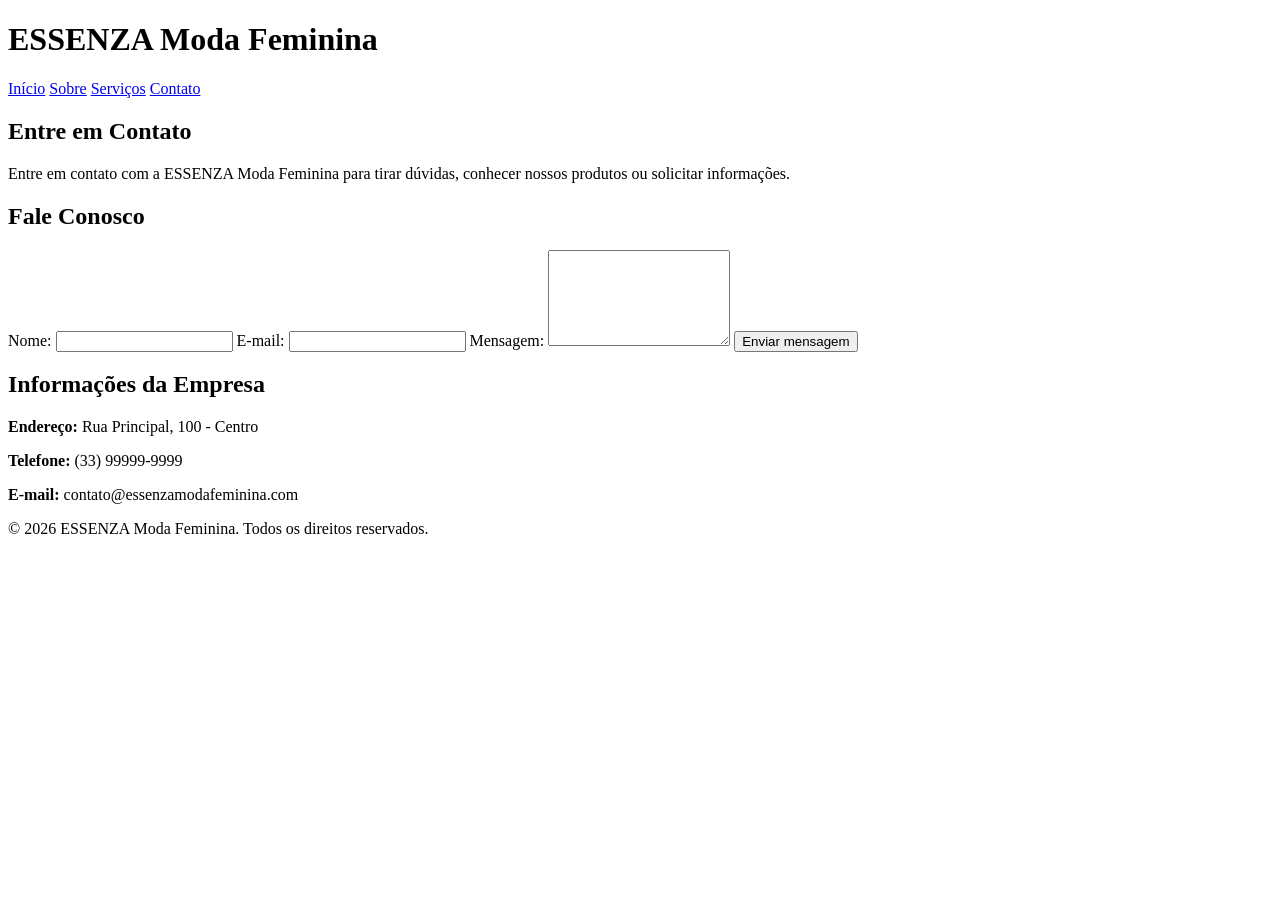
==== contato.html @ d01f933d "feat: desenvolve estrutura HTML das páginas" ====
<!DOCTYPE html>
<html lang="pt-BR">
<head>
    <meta charset="UTF-8">
    <meta name="viewport" content="width=device-width, initial-scale=1.0">
    <title>Contato - ESSENZA Moda Feminina</title>
    <link rel="stylesheet" href="css/style.css">
</head>

<body>

    <header>
        <h1>ESSENZA Moda Feminina</h1>

        <nav>
            <a href="index.html">Início</a>
            <a href="sobre.html">Sobre</a>
            <a href="servicos.html">Serviços</a>
            <a href="contato.html">Contato</a>
        </nav>
    </header>

    <main>
        <section>
            <h2>Entre em Contato</h2>

            <p>
                Entre em contato com a ESSENZA Moda Feminina para tirar
                dúvidas, conhecer nossos produtos ou solicitar informações.
            </p>
        </section>

        <section>
            <h2>Fale Conosco</h2>

            <form>
                <label for="nome">Nome:</label>
                <input type="text" id="nome" name="nome" required>

                <label for="email">E-mail:</label>
                <input type="email" id="email" name="email" required>

                <label for="mensagem">Mensagem:</label>
                <textarea id="mensagem" name="mensagem" rows="6" required></textarea>

                <button type="submit">Enviar mensagem</button>
            </form>
        </section>

        <section>
            <h2>Informações da Empresa</h2>

            <p>
                <strong>Endereço:</strong> Rua Principal, 100 - Centro
            </p>

            <p>
                <strong>Telefone:</strong> (33) 99999-9999
            </p>

            <p>
                <strong>E-mail:</strong> contato@essenzamodafeminina.com
            </p>
        </section>
    </main>

    <footer>
        <p>&copy; 2026 ESSENZA Moda Feminina. Todos os direitos reservados.</p>
    </footer>

</body>
</html>
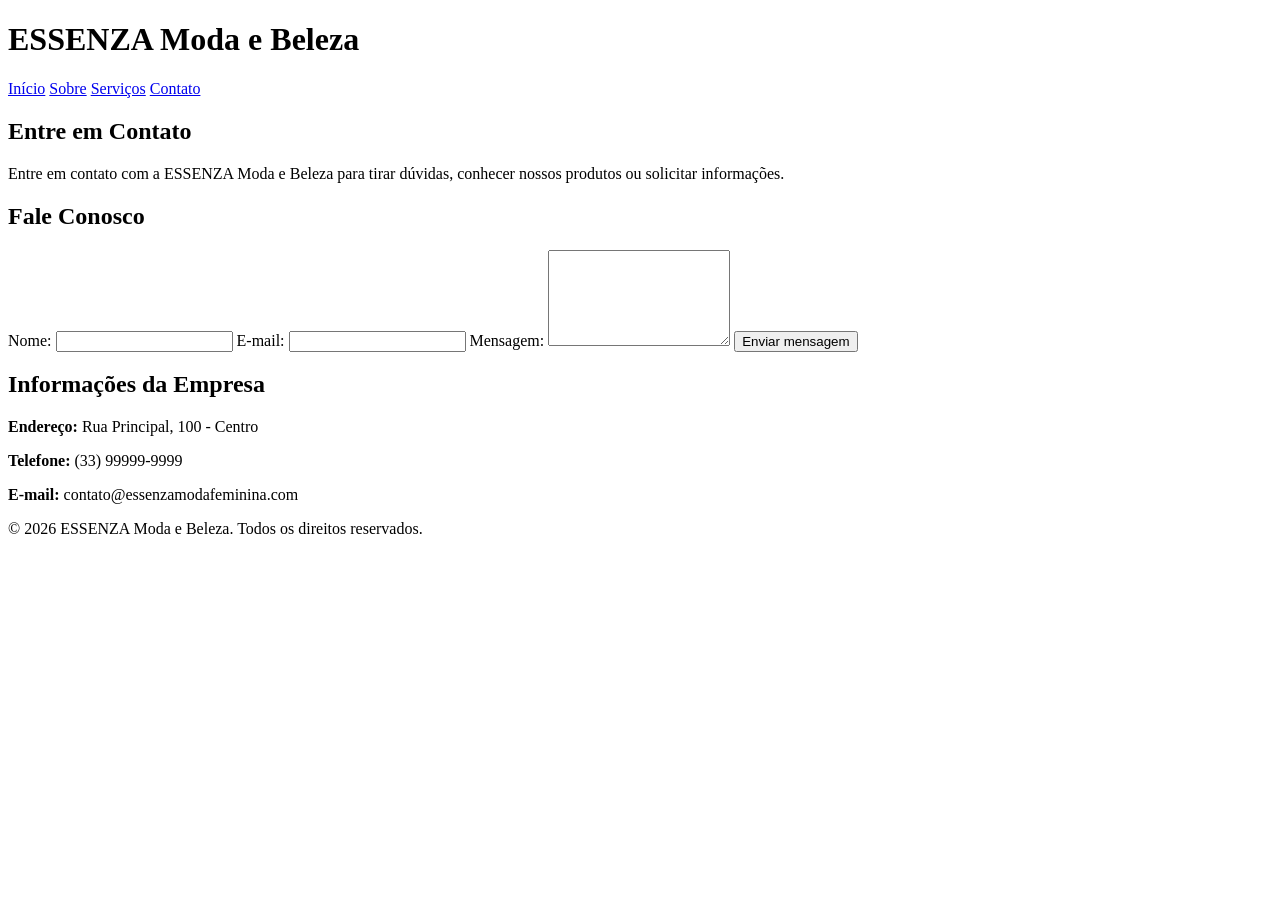
==== commit 604a91b1: "Atualiza site: moda e beleza, preto e dourado" ====
--- a/contato.html
+++ b/contato.html
@@ -3,20 +3,20 @@
 <head>
     <meta charset="UTF-8">
     <meta name="viewport" content="width=device-width, initial-scale=1.0">
-    <title>Contato - ESSENZA Moda Feminina</title>
+    <title>Contato - ESSENZA Moda e Beleza</title>
     <link rel="stylesheet" href="css/style.css">
 </head>
 
 <body>
 
     <header>
-        <h1>ESSENZA Moda Feminina</h1>
+        <h1>ESSENZA Moda e Beleza</h1>
 
         <nav>
             <a href="index.html">Início</a>
             <a href="sobre.html">Sobre</a>
             <a href="servicos.html">Serviços</a>
-            <a href="contato.html">Contato</a>
+            <a href="contato.html" class="active">Contato</a>
         </nav>
     </header>
 
@@ -25,7 +25,7 @@
             <h2>Entre em Contato</h2>
 
             <p>
-                Entre em contato com a ESSENZA Moda Feminina para tirar
+                Entre em contato com a ESSENZA Moda e Beleza para tirar
                 dúvidas, conhecer nossos produtos ou solicitar informações.
             </p>
         </section>
@@ -33,7 +33,7 @@
         <section>
             <h2>Fale Conosco</h2>
 
-            <form>
+            <form id="form-contato">
                 <label for="nome">Nome:</label>
                 <input type="text" id="nome" name="nome" required>
 
@@ -45,6 +45,8 @@
 
                 <button type="submit">Enviar mensagem</button>
             </form>
+
+            <p id="retorno"></p>
         </section>
 
         <section>
@@ -65,8 +67,9 @@
     </main>
 
     <footer>
-        <p>&copy; 2026 ESSENZA Moda Feminina. Todos os direitos reservados.</p>
+        <p>&copy; 2026 ESSENZA Moda e Beleza. Todos os direitos reservados.</p>
     </footer>
 
+    <script src="js/script.js"></script>
 </body>
 </html>
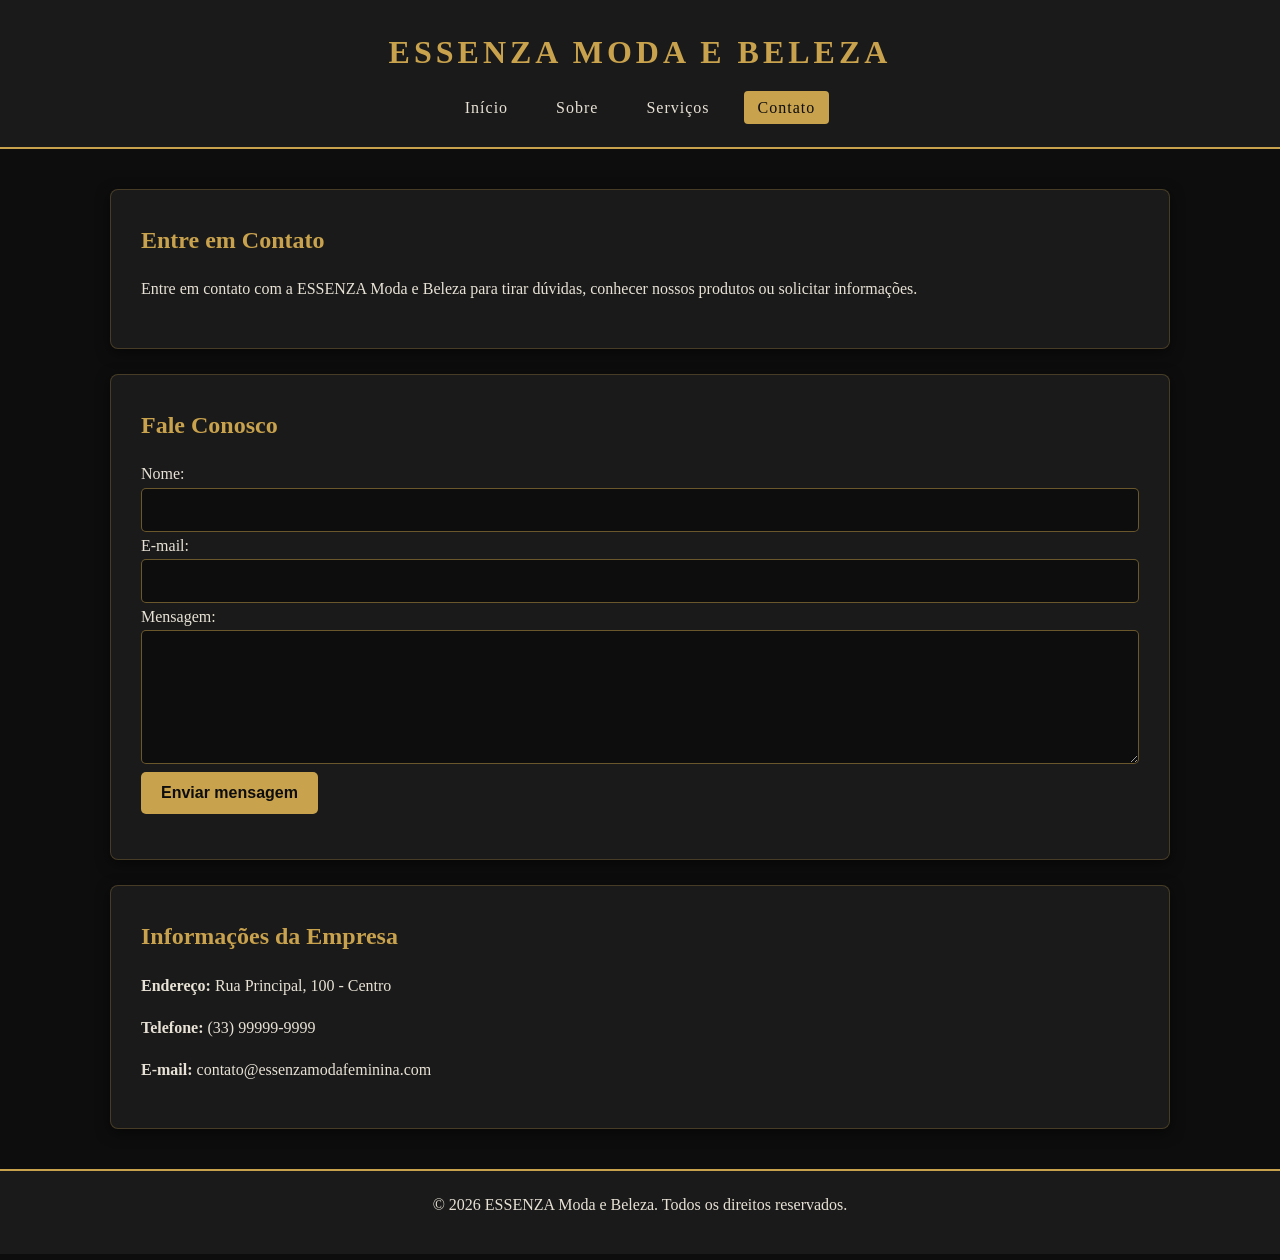
==== commit 9c7d44a5: "feat: implementa validacao de formulario e interatividade js" ====
--- a/contato.html
+++ b/contato.html
@@ -4,7 +4,7 @@
     <meta charset="UTF-8">
     <meta name="viewport" content="width=device-width, initial-scale=1.0">
     <title>Contato - ESSENZA Moda e Beleza</title>
-    <link rel="stylesheet" href="css/style.css">
+    <link rel="stylesheet" href="css/estilo.css">
 </head>
 
 <body>
@@ -33,7 +33,7 @@
         <section>
             <h2>Fale Conosco</h2>
 
-            <form id="form-contato">
+            <form id="form-contato" novalidate></form>
                 <label for="nome">Nome:</label>
                 <input type="text" id="nome" name="nome" required>
 
--- a/css/estilo.css
+++ b/css/estilo.css
@@ -0,0 +1,250 @@
+/* =========================
+   ESTILIZAÇÃO - ESSENZA
+   Preto e dourado
+   ========================= */
+
+:root {
+    --preto: #0d0d0d;
+    --grafite: #1a1a1a;
+    --dourado: #c9a24d;
+    --dourado-claro: #e6c987;
+    --texto: #e8e2d6;
+}
+
+* {
+    margin: 0;
+    padding: 0;
+    box-sizing: border-box;
+}
+
+body {
+    font-family: Georgia, "Times New Roman", serif;
+    background-color: var(--preto);
+    color: var(--texto);
+    line-height: 1.7;
+}
+
+img {
+    max-width: 100%;
+    height: auto;
+    display: block;
+}
+
+/* Cabeçalho */
+
+header {
+    background-color: var(--grafite);
+    border-bottom: 2px solid var(--dourado);
+    padding: 25px 20px;
+    text-align: center;
+}
+
+header h1 {
+    color: var(--dourado);
+    letter-spacing: 4px;
+    text-transform: uppercase;
+    margin-bottom: 15px;
+}
+
+/* Menu */
+
+nav a {
+    color: var(--texto);
+    text-decoration: none;
+    margin: 0 8px;
+    padding: 8px 14px;
+    border-radius: 4px;
+    letter-spacing: 1px;
+    transition: 0.3s;
+}
+
+nav a:hover,
+nav a.active {
+    background-color: var(--dourado);
+    color: var(--preto);
+}
+
+/* Conteúdo principal */
+
+main {
+    max-width: 1100px;
+    margin: 40px auto;
+    padding: 0 20px;
+}
+
+section {
+    background-color: var(--grafite);
+    border: 1px solid rgba(201, 162, 77, 0.25);
+    padding: 30px;
+    margin-bottom: 25px;
+    border-radius: 8px;
+    box-shadow: 0 4px 14px rgba(0, 0, 0, 0.5);
+}
+
+h2 {
+    color: var(--dourado);
+    margin-bottom: 15px;
+}
+
+h3 {
+    color: var(--dourado-claro);
+    margin-bottom: 8px;
+}
+
+p {
+    margin-bottom: 15px;
+}
+
+/* Destaque (imagem grande) */
+
+.hero img {
+    width: 100%;
+    height: 380px;
+    object-fit: cover;
+    border-radius: 6px;
+    margin-bottom: 25px;
+    border: 1px solid var(--dourado);
+}
+
+/* Cartões dos destaques */
+
+.destaques {
+    display: grid;
+    grid-template-columns: repeat(auto-fit, minmax(220px, 1fr));
+    gap: 20px;
+}
+
+.destaques h2 {
+    grid-column: 1 / -1;
+    margin-bottom: 0;
+}
+
+.card {
+    background-color: var(--preto);
+    border: 1px solid rgba(201, 162, 77, 0.35);
+    border-radius: 8px;
+    padding: 15px;
+    transition: 0.3s;
+}
+
+.card:hover {
+    transform: translateY(-5px);
+    border-color: var(--dourado);
+}
+
+.card img {
+    width: 100%;
+    height: 200px;
+    object-fit: cover;
+    border-radius: 6px;
+    margin-bottom: 12px;
+}
+
+/* Listas */
+
+ul {
+    padding-left: 25px;
+}
+
+li {
+    margin-bottom: 8px;
+}
+
+/* Formulário */
+
+form {
+    display: flex;
+    flex-direction: column;
+    gap: 10px;
+}
+
+input,
+textarea {
+    width: 100%;
+    padding: 12px;
+    background-color: var(--preto);
+    color: var(--texto);
+    border: 1px solid rgba(201, 162, 77, 0.5);
+    border-radius: 5px;
+    font-size: 16px;
+}
+
+input:focus,
+textarea:focus {
+    outline: none;
+    border-color: var(--dourado);
+}
+
+textarea {
+    min-height: 120px;
+    resize: vertical;
+}
+
+button {
+    background-color: var(--dourado);
+    color: var(--preto);
+    border: none;
+    padding: 12px 20px;
+    border-radius: 5px;
+    cursor: pointer;
+    font-size: 16px;
+    font-weight: bold;
+    transition: 0.3s;
+}
+
+button:hover {
+    background-color: var(--dourado-claro);
+}
+
+/* Rodapé */
+
+footer {
+    background-color: var(--grafite);
+    border-top: 2px solid var(--dourado);
+    color: var(--texto);
+    text-align: center;
+    padding: 20px;
+    margin-top: 40px;
+}
+
+/* Responsividade */
+
+@media (max-width: 768px) {
+
+    header {
+        padding: 15px;
+    }
+
+    nav {
+        display: flex;
+        flex-direction: column;
+        gap: 8px;
+    }
+
+    nav a {
+        display: block;
+        margin: 0;
+    }
+
+    main {
+        margin: 20px auto;
+        padding: 0 12px;
+    }
+
+    section {
+        padding: 20px;
+    }
+
+    .hero img {
+        height: 220px;
+    }
+
+    h1 {
+        font-size: 24px;
+        letter-spacing: 2px;
+    }
+
+    h2 {
+        font-size: 22px;
+    }
+}
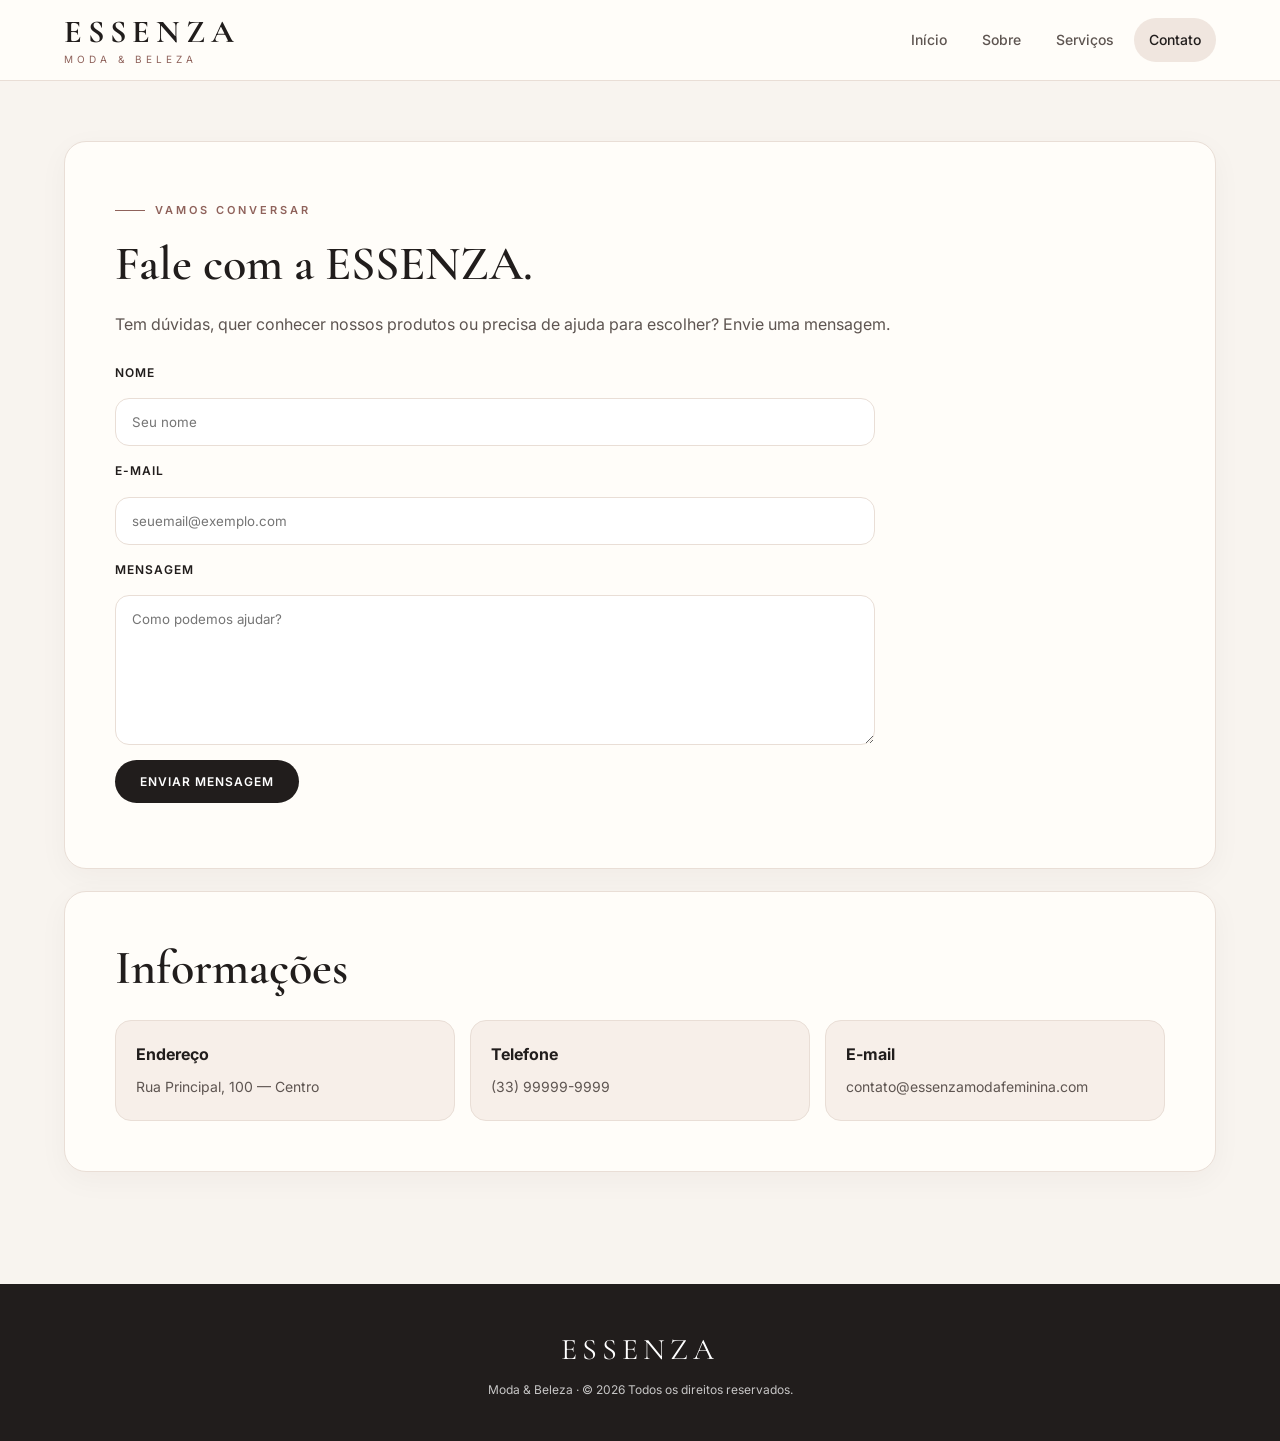
==== commit 476fcceb: "atualiza projeto ESSENZA" ====
--- a/contato.html
+++ b/contato.html
@@ -1,75 +1,185 @@
 <!DOCTYPE html>
+
 <html lang="pt-BR">
+
 <head>
-    <meta charset="UTF-8">
-    <meta name="viewport" content="width=device-width, initial-scale=1.0">
-    <title>Contato - ESSENZA Moda e Beleza</title>
-    <link rel="stylesheet" href="css/estilo.css">
+
+<meta charset="UTF-8">
+<meta name="viewport" content="width=device-width, initial-scale=1.0">
+
+<title>Contato — ESSENZA</title>
+
+<link rel="stylesheet" href="css/estilo.css">
+
+
 </head>
 
 <body>
 
-    <header>
-        <h1>ESSENZA Moda e Beleza</h1>
+<header>
 
-        <nav>
-            <a href="index.html">Início</a>
-            <a href="sobre.html">Sobre</a>
-            <a href="servicos.html">Serviços</a>
-            <a href="contato.html" class="active">Contato</a>
-        </nav>
-    </header>
 
-    <main>
-        <section>
-            <h2>Entre em Contato</h2>
+<div class="header-inner">
 
-            <p>
-                Entre em contato com a ESSENZA Moda e Beleza para tirar
-                dúvidas, conhecer nossos produtos ou solicitar informações.
-            </p>
-        </section>
+    <a class="brand" href="index.html">
+        <span class="brand-name">ESSENZA</span>
+        <span class="brand-sub">Moda & Beleza</span>
+    </a>
 
-        <section>
-            <h2>Fale Conosco</h2>
+    <nav>
 
-            <form id="form-contato" novalidate></form>
-                <label for="nome">Nome:</label>
-                <input type="text" id="nome" name="nome" required>
+        <a href="index.html">Início</a>
+        <a href="sobre.html">Sobre</a>
+        <a href="servicos.html">Serviços</a>
+        <a href="contato.html" class="active">Contato</a>
 
-                <label for="email">E-mail:</label>
-                <input type="email" id="email" name="email" required>
+    </nav>
 
-                <label for="mensagem">Mensagem:</label>
-                <textarea id="mensagem" name="mensagem" rows="6" required></textarea>
+</div>
 
-                <button type="submit">Enviar mensagem</button>
-            </form>
 
-            <p id="retorno"></p>
-        </section>
+</header>
 
-        <section>
-            <h2>Informações da Empresa</h2>
+<main>
 
-            <p>
-                <strong>Endereço:</strong> Rua Principal, 100 - Centro
-            </p>
+<section class="page-card">
 
-            <p>
-                <strong>Telefone:</strong> (33) 99999-9999
-            </p>
+    <span class="eyebrow rose">
+        Vamos conversar
+    </span>
 
-            <p>
-                <strong>E-mail:</strong> contato@essenzamodafeminina.com
-            </p>
-        </section>
-    </main>
+    <h2>
+        Fale com a ESSENZA.
+    </h2>
 
-    <footer>
-        <p>&copy; 2026 ESSENZA Moda e Beleza. Todos os direitos reservados.</p>
-    </footer>
+    <p>
+        Tem dúvidas, quer conhecer nossos produtos
+        ou precisa de ajuda para escolher?
+        Envie uma mensagem.
+    </p>
 
-    <script src="js/script.js"></script>
+
+    <form id="form-contato" novalidate>
+
+        <label for="nome">
+            Nome
+        </label>
+
+        <input
+            type="text"
+            id="nome"
+            name="nome"
+            placeholder="Seu nome"
+            required
+        >
+
+
+        <label for="email">
+            E-mail
+        </label>
+
+        <input
+            type="email"
+            id="email"
+            name="email"
+            placeholder="seuemail@exemplo.com"
+            required
+        >
+
+
+        <label for="mensagem">
+            Mensagem
+        </label>
+
+        <textarea
+            id="mensagem"
+            name="mensagem"
+            placeholder="Como podemos ajudar?"
+            required
+        ></textarea>
+
+
+        <button type="submit">
+            Enviar mensagem
+        </button>
+
+    </form>
+
+
+    <p id="retorno" aria-live="polite"></p>
+
+</section>
+
+
+<section class="page-card">
+
+    <h2>
+        Informações
+    </h2>
+
+
+    <div class="info-grid">
+
+        <div class="info">
+
+            <strong>
+                Endereço
+            </strong>
+
+            <span>
+                Rua Principal, 100 — Centro
+            </span>
+
+        </div>
+
+
+        <div class="info">
+
+            <strong>
+                Telefone
+            </strong>
+
+            <span>
+                (33) 99999-9999
+            </span>
+
+        </div>
+
+
+        <div class="info">
+
+            <strong>
+                E-mail
+            </strong>
+
+            <span>
+                contato@essenzamodafeminina.com
+            </span>
+
+        </div>
+
+    </div>
+
+</section>
+
+
+</main>
+
+<footer>
+
+
+<div class="footer-brand">
+    ESSENZA
+</div>
+
+<p>
+    Moda & Beleza · © 2026 Todos os direitos reservados.
+</p>
+
+
+</footer>
+
+<script src="js/script.js"></script>
+
 </body>
-</html>+</html>
--- a/css/estilo.css
+++ b/css/estilo.css
@@ -1,14 +1,14 @@
-/* =========================
-   ESTILIZAÇÃO - ESSENZA
-   Preto e dourado
-   ========================= */
+@import url('https://fonts.googleapis.com/css2?family=Cormorant+Garamond:wght@500;600;700&family=Inter:wght@400;500;600&display=swap');
 
 :root {
-    --preto: #0d0d0d;
-    --grafite: #1a1a1a;
-    --dourado: #c9a24d;
-    --dourado-claro: #e6c987;
-    --texto: #e8e2d6;
+    --preto: #211d1c;
+    --cinza: #5e5551;
+    --creme: #f8f4ef;
+    --branco: #fffdf9;
+    --rosa: #b78378;
+    --rosa-escuro: #8f625b;
+    --borda: #e9ded6;
+    --sombra: 0 18px 50px rgba(43, 32, 27, 0.10);
 }
 
 * {
@@ -17,234 +17,1014 @@
     box-sizing: border-box;
 }
 
+html {
+    scroll-behavior: smooth;
+}
+
 body {
-    font-family: Georgia, "Times New Roman", serif;
-    background-color: var(--preto);
-    color: var(--texto);
+    font-family: "Inter", Arial, sans-serif;
+    color: var(--preto);
+    background: var(--creme);
     line-height: 1.7;
 }
 
-img {
-    max-width: 100%;
-    height: auto;
+a {
+    color: inherit;
+}
+
+button,
+input,
+textarea {
+    font-family: inherit;
+}
+
+/* CABEÇALHO */
+
+header {
+    position: sticky;
+    top: 0;
+    z-index: 100;
+
+    background: rgba(255, 253, 249, 0.95);
+
+    backdrop-filter: blur(10px);
+
+    border-bottom: 1px solid var(--borda);
+}
+
+.header-inner {
+    width: 90%;
+    max-width: 1180px;
+    min-height: 80px;
+
+    margin: 0 auto;
+
+    display: flex;
+    align-items: center;
+    justify-content: space-between;
+
+    gap: 30px;
+}
+
+.brand {
+    text-decoration: none;
+    line-height: 1;
+}
+
+.brand-name {
     display: block;
-}
-
-/* Cabeçalho */
-
-header {
-    background-color: var(--grafite);
-    border-bottom: 2px solid var(--dourado);
-    padding: 25px 20px;
-    text-align: center;
-}
-
-header h1 {
-    color: var(--dourado);
+
+    font-family: "Cormorant Garamond", Georgia, serif;
+
+    font-size: 32px;
+    font-weight: 700;
+
+    letter-spacing: 6px;
+}
+
+.brand-sub {
+    display: block;
+
+    margin-top: 6px;
+
+    color: var(--rosa-escuro);
+
+    font-size: 10px;
+
     letter-spacing: 4px;
+
     text-transform: uppercase;
-    margin-bottom: 15px;
-}
-
-/* Menu */
+}
+
+/* MENU */
+
+nav {
+    display: flex;
+    align-items: center;
+    gap: 5px;
+}
 
 nav a {
-    color: var(--texto);
     text-decoration: none;
-    margin: 0 8px;
-    padding: 8px 14px;
-    border-radius: 4px;
-    letter-spacing: 1px;
+
+    color: var(--cinza);
+
+    font-size: 14px;
+    font-weight: 500;
+
+    padding: 10px 15px;
+
+    border-radius: 30px;
+
     transition: 0.3s;
 }
 
 nav a:hover,
 nav a.active {
-    background-color: var(--dourado);
     color: var(--preto);
-}
-
-/* Conteúdo principal */
+    background: #f0e6df;
+}
+
+/* CONTEÚDO */
 
 main {
-    max-width: 1100px;
-    margin: 40px auto;
-    padding: 0 20px;
-}
-
-section {
-    background-color: var(--grafite);
-    border: 1px solid rgba(201, 162, 77, 0.25);
-    padding: 30px;
+    width: 90%;
+    max-width: 1180px;
+
+    margin: 0 auto;
+
+    padding: 60px 0 90px;
+}
+
+/* HERO */
+
+.hero {
+    position: relative;
+
+    min-height: 560px;
+
+    overflow: hidden;
+
+    border-radius: 30px;
+
+    background:
+        linear-gradient(
+            110deg,
+            rgba(35, 27, 24, 0.88),
+            rgba(35, 27, 24, 0.30)
+        ),
+        linear-gradient(
+            135deg,
+            #8f625b,
+            #cdb1a3,
+            #f2e6dc
+        );
+
+    box-shadow: var(--sombra);
+
+    display: flex;
+
+    align-items: center;
+
+    padding: 70px;
+
+    margin-bottom: 70px;
+}
+
+.hero::after {
+    content: "ESSENZA";
+
+    position: absolute;
+
+    right: -40px;
+    bottom: -45px;
+
+    font-family: "Cormorant Garamond", Georgia, serif;
+
+    font-size: 180px;
+
+    color: rgba(255, 255, 255, 0.10);
+
+    letter-spacing: 5px;
+}
+
+.hero-copy {
+    position: relative;
+    z-index: 2;
+
+    max-width: 650px;
+
+    color: white;
+}
+
+.eyebrow {
+    display: inline-flex;
+    align-items: center;
+
+    gap: 10px;
+
+    margin-bottom: 18px;
+
+    font-size: 11px;
+    font-weight: 600;
+
+    letter-spacing: 3px;
+
+    text-transform: uppercase;
+}
+
+.eyebrow::before {
+    content: "";
+
+    width: 30px;
+    height: 1px;
+
+    background: currentColor;
+}
+
+.rose {
+    color: var(--rosa-escuro);
+}
+
+.hero h1 {
+    font-family: "Cormorant Garamond", Georgia, serif;
+
+    font-size: 80px;
+    font-weight: 600;
+
+    line-height: 0.95;
+
+    letter-spacing: -1px;
+
     margin-bottom: 25px;
-    border-radius: 8px;
-    box-shadow: 0 4px 14px rgba(0, 0, 0, 0.5);
-}
-
-h2 {
-    color: var(--dourado);
-    margin-bottom: 15px;
-}
-
-h3 {
-    color: var(--dourado-claro);
-    margin-bottom: 8px;
-}
-
-p {
-    margin-bottom: 15px;
-}
-
-/* Destaque (imagem grande) */
-
-.hero img {
-    width: 100%;
-    height: 380px;
-    object-fit: cover;
-    border-radius: 6px;
-    margin-bottom: 25px;
-    border: 1px solid var(--dourado);
-}
-
-/* Cartões dos destaques */
+}
+
+.hero p {
+    max-width: 560px;
+
+    color: rgba(255, 255, 255, 0.90);
+
+    font-size: 16px;
+}
+
+.btn {
+    display: inline-flex;
+
+    align-items: center;
+    justify-content: center;
+
+    margin-top: 25px;
+
+    padding: 14px 25px;
+
+    border: 1px solid white;
+
+    border-radius: 50px;
+
+    color: white;
+
+    text-decoration: none;
+
+    font-size: 12px;
+    font-weight: 600;
+
+    letter-spacing: 1px;
+
+    text-transform: uppercase;
+
+    transition: 0.3s;
+}
+
+.btn:hover {
+    background: white;
+    color: var(--preto);
+
+    transform: translateY(-2px);
+}
+
+/* TÍTULOS DAS SEÇÕES */
+
+.section-head {
+    display: flex;
+
+    align-items: flex-end;
+
+    justify-content: space-between;
+
+    gap: 30px;
+
+    margin-bottom: 30px;
+}
+
+.section-head h2,
+.page-card h2 {
+    font-family: "Cormorant Garamond", Georgia, serif;
+
+    font-size: 48px;
+    font-weight: 600;
+
+    line-height: 1.1;
+}
+
+.section-head p {
+    max-width: 500px;
+
+    color: var(--cinza);
+}
+
+/* CARDS */
 
 .destaques {
     display: grid;
-    grid-template-columns: repeat(auto-fit, minmax(220px, 1fr));
+
+    grid-template-columns: repeat(3, 1fr);
+
     gap: 20px;
 }
 
-.destaques h2 {
-    grid-column: 1 / -1;
-    margin-bottom: 0;
-}
-
 .card {
-    background-color: var(--preto);
-    border: 1px solid rgba(201, 162, 77, 0.35);
-    border-radius: 8px;
-    padding: 15px;
+    display: block;
+
+    overflow: hidden;
+
+    background: var(--branco);
+
+    border: 1px solid var(--borda);
+
+    border-radius: 22px;
+
+    box-shadow: 0 8px 30px rgba(43, 32, 27, 0.05);
+
     transition: 0.3s;
+
+    color: inherit;
+
+    text-decoration: none;
+
+    cursor: pointer;
 }
 
 .card:hover {
-    transform: translateY(-5px);
-    border-color: var(--dourado);
-}
-
-.card img {
-    width: 100%;
-    height: 200px;
-    object-fit: cover;
-    border-radius: 6px;
-    margin-bottom: 12px;
-}
-
-/* Listas */
-
-ul {
-    padding-left: 25px;
-}
-
-li {
+    transform: translateY(-7px);
+
+    box-shadow: var(--sombra);
+}
+
+.card-image {
+    height: 210px;
+
+    display: flex;
+
+    align-items: center;
+    justify-content: center;
+
+    color: white;
+
+    font-family: "Cormorant Garamond", Georgia, serif;
+
+    font-size: 23px;
+
+    font-weight: 600;
+
+    letter-spacing: 2px;
+
+    text-align: center;
+
+    white-space: nowrap;
+
+    background: linear-gradient(
+        145deg,
+        #8f625b,
+        #cdb1a3,
+        #f2e6dc
+    );
+}
+
+.card-image.moda {
+    background: linear-gradient(
+        145deg,
+        #76514c,
+        #c59e91,
+        #eadbd2
+    );
+}
+
+.card-image.beleza {
+    background: linear-gradient(
+        145deg,
+        #9d716b,
+        #d5afa3,
+        #f3e2da
+    );
+}
+
+.card-image.qualidade {
+    background: linear-gradient(
+        145deg,
+        #4d403b,
+        #a58b7b,
+        #e4d5ca
+    );
+}
+
+.card-image.atendimento {
+    background: linear-gradient(
+        145deg,
+        #88665b,
+        #bba091,
+        #eadbd0
+    );
+}
+
+.card-image.acessorios {
+    background: linear-gradient(
+        145deg,
+        #6f5a52,
+        #b99d91,
+        #e8d8d0
+    );
+}
+
+.card-image.pele {
+    background: linear-gradient(
+        145deg,
+        #9b7469,
+        #d4afa2,
+        #f1ddd5
+    );
+}
+
+.card-image.tendencias {
+    background: linear-gradient(
+        145deg,
+        #62514b,
+        #a98b80,
+        #dfcdc4
+    );
+}
+
+.card-image.estilo {
+    background: linear-gradient(
+        145deg,
+        #806158,
+        #c1a195,
+        #eadbd3
+    );
+}
+
+.card-content {
+    padding: 22px;
+}
+
+.card h3 {
+    font-family: "Cormorant Garamond", Georgia, serif;
+    font-size: 23px;
+    line-height: 1.3;
     margin-bottom: 8px;
 }
 
-/* Formulário */
+.card p {
+    color: var(--cinza);
+
+    font-size: 14px;
+}
+
+/* PÁGINAS INTERNAS */
+
+.page-card {
+    background: var(--branco);
+
+    border: 1px solid var(--borda);
+
+    border-radius: 22px;
+
+    padding: 50px;
+
+    margin-bottom: 22px;
+
+    box-shadow: 0 8px 30px rgba(43, 32, 27, 0.04);
+}
+
+.page-card h2 {
+    margin-bottom: 20px;
+}
+
+.page-card p {
+    max-width: 800px;
+
+    color: var(--cinza);
+}
+
+/* LISTAS */
+
+.list {
+    list-style: none;
+
+    display: grid;
+
+    grid-template-columns: repeat(2, 1fr);
+
+    gap: 12px;
+
+    margin-top: 25px;
+}
+
+.list li {
+    padding: 15px 18px;
+
+    background: #f7efe9;
+
+    border: 1px solid var(--borda);
+
+    border-radius: 14px;
+
+    color: var(--cinza);
+}
+
+.list li::before {
+    content: "✦";
+
+    color: var(--rosa-escuro);
+
+    margin-right: 10px;
+}
+
+/* FORMULÁRIO */
 
 form {
-    display: flex;
-    flex-direction: column;
-    gap: 10px;
+    display: grid;
+
+    gap: 15px;
+
+    max-width: 760px;
+
+    margin-top: 25px;
+}
+
+label {
+    font-size: 12px;
+
+    font-weight: 600;
+
+    letter-spacing: 1px;
+
+    text-transform: uppercase;
 }
 
 input,
 textarea {
     width: 100%;
-    padding: 12px;
-    background-color: var(--preto);
-    color: var(--texto);
-    border: 1px solid rgba(201, 162, 77, 0.5);
-    border-radius: 5px;
-    font-size: 16px;
+
+    padding: 15px 16px;
+
+    border: 1px solid var(--borda);
+
+    border-radius: 14px;
+
+    background: white;
+
+    color: var(--preto);
+
+    outline: none;
+
+    transition: 0.2s;
 }
 
 input:focus,
 textarea:focus {
-    outline: none;
-    border-color: var(--dourado);
+    border-color: var(--rosa);
+
+    box-shadow: 0 0 0 4px rgba(183, 131, 120, 0.12);
 }
 
 textarea {
-    min-height: 120px;
+    min-height: 150px;
+
     resize: vertical;
 }
 
 button {
-    background-color: var(--dourado);
+    width: fit-content;
+
+    padding: 14px 25px;
+
+    border: none;
+
+    border-radius: 50px;
+
+    background: var(--preto);
+
+    color: white;
+
+    cursor: pointer;
+
+    font-size: 12px;
+
+    font-weight: 600;
+
+    letter-spacing: 1px;
+
+    text-transform: uppercase;
+
+    transition: 0.3s;
+}
+
+button:hover {
+    background: var(--rosa-escuro);
+
+    transform: translateY(-2px);
+}
+
+#retorno {
+    margin-top: 15px;
+
+    color: var(--rosa-escuro);
+
+    font-weight: 600;
+}
+
+/* INFORMAÇÕES DE CONTATO */
+
+.info-grid {
+    display: grid;
+
+    grid-template-columns: repeat(3, 1fr);
+
+    gap: 15px;
+
+    margin-top: 25px;
+}
+
+.info {
+    padding: 20px;
+
+    background: #f7efe9;
+
+    border: 1px solid var(--borda);
+
+    border-radius: 16px;
+}
+
+.info strong {
+    display: block;
+
+    margin-bottom: 5px;
+}
+
+.info span {
+    color: var(--cinza);
+
+    font-size: 14px;
+}
+
+/* RODAPÉ */
+
+footer {
+    padding: 40px 20px;
+
+    background: var(--preto);
+
+    color: rgba(255, 255, 255, 0.75);
+
+    text-align: center;
+}
+
+.footer-brand {
+    margin-bottom: 5px;
+
+    color: white;
+
+    font-family: "Cormorant Garamond", Georgia, serif;
+
+    font-size: 30px;
+
+    letter-spacing: 5px;
+}
+
+footer p {
+    font-size: 12px;
+}
+
+/* TABLET */
+
+@media (max-width: 900px) {
+
+    .destaques {
+        grid-template-columns: repeat(2, 1fr);
+    }
+
+    .info-grid {
+        grid-template-columns: 1fr;
+    }
+
+}
+
+/* CELULAR */
+
+@media (max-width: 700px) {
+
+    .header-inner {
+        width: 94%;
+
+        padding: 18px 0;
+
+        flex-direction: column;
+
+        gap: 15px;
+    }
+
+    nav {
+        width: 100%;
+
+        justify-content: center;
+
+        flex-wrap: wrap;
+    }
+
+    nav a {
+        padding: 8px 10px;
+
+        font-size: 12px;
+    }
+
+    main {
+        width: 94%;
+
+        padding-top: 25px;
+    }
+
+    .hero {
+        min-height: 540px;
+
+        padding: 35px 25px;
+
+        border-radius: 24px;
+
+        align-items: flex-end;
+    }
+
+    .hero h1 {
+        font-size: 58px;
+    }
+
+    .hero::after {
+        font-size: 100px;
+    }
+
+    .destaques {
+        grid-template-columns: 1fr;
+    }
+
+    .section-head {
+        display: block;
+    }
+
+    .section-head p {
+        margin-top: 12px;
+    }
+
+    .section-head h2,
+    .page-card h2 {
+        font-size: 40px;
+    }
+
+    .list {
+        grid-template-columns: 1fr;
+    }
+
+    .page-card {
+        padding: 30px 22px;
+    }
+
+}
+
+/* PRODUTOS */
+
+.produtos-intro {
+    text-align: center;
+
+    max-width: 700px;
+
+    margin: 20px auto 55px;
+}
+
+.produtos-intro h1 {
+    font-family: "Cormorant Garamond", Georgia, serif;
+
+    font-size: 58px;
+
+    font-weight: 600;
+
+    line-height: 1.1;
+
+    margin-bottom: 15px;
+}
+
+.produtos-intro p {
+    color: var(--cinza);
+
+    font-size: 15px;
+}
+
+
+/* GRID DE PRODUTOS */
+
+.produtos {
+    display: grid;
+
+    grid-template-columns: repeat(4, 1fr);
+
+    gap: 22px;
+}
+
+
+/* CARD DO PRODUTO */
+
+.produto-card {
+    display: flex;
+    flex-direction: column;
+
+    height: 100%;
+
+    overflow: hidden;
+
+    background: var(--branco);
+
+    border: 1px solid var(--borda);
+
+    border-radius: 22px;
+
+    box-shadow: 0 8px 30px rgba(43, 32, 27, 0.06);
+
+    transition: 0.3s;
+}
+
+.produto-card:hover {
+    transform: translateY(-6px);
+
+    box-shadow: var(--sombra);
+}
+
+
+/* IMAGEM */
+
+.produto-imagem {
+    position: relative;
+
+    width: 100%;
+    height: 300px;
+
+    overflow: hidden;
+
+    background: #f3ebe5;
+}
+
+.produto-imagem img {
+    width: 100%;
+    height: 100%;
+    object-fit: cover;
+    object-position: center;
+    display: block;
+}
+
+.produto-card:hover .produto-imagem img {
+    transform: scale(1.03);
+}
+
+/* CATEGORIA */
+
+.produto-categoria {
+    position: absolute;
+
+    top: 15px;
+
+    left: 15px;
+
+    padding: 7px 12px;
+
+    background: rgba(255, 253, 249, 0.92);
+
+    border-radius: 20px;
+
+    color: var(--rosa-escuro);
+
+    font-size: 10px;
+
+    font-weight: 600;
+
+    letter-spacing: 1px;
+
+    text-transform: uppercase;
+}
+
+/* ================================
+   INFORMAÇÕES DOS PRODUTOS
+================================ */
+
+.produto-info {
+    padding: 20px;
+
+    display: flex;
+    flex-direction: column;
+
+    flex: 1;
+
+    min-height: 190px;
+}
+
+.produto-info h3 {
+    margin: 0 0 8px 0;
+
+    font-family: "Cormorant Garamond", Georgia, serif;
+
+    font-size: 24px;
+    font-weight: 600;
+
+    line-height: 1.2;
+
     color: var(--preto);
+}
+
+.produto-info p {
+    margin: 0;
+
+    color: var(--cinza);
+
+    font-size: 13px;
+
+    line-height: 1.5;
+}
+
+
+/* ================================
+   PREÇO + BOTÃO
+================================ */
+
+.produto-footer {
+    display: flex;
+
+    align-items: center;
+
+    justify-content: space-between;
+
+    gap: 10px;
+
+    margin-top: auto;
+
+    padding-top: 18px;
+
+    border-top: 1px solid var(--borda);
+}
+
+.produto-preco {
+    font-size: 16px;
+
+    font-weight: 700;
+
+    color: var(--preto);
+}
+
+
+/* ================================
+   BOTÃO COMPRAR
+================================ */
+
+.btn-comprar {
+    padding: 10px 18px;
+
     border: none;
-    padding: 12px 20px;
-    border-radius: 5px;
+
+    border-radius: 30px;
+
+    background: var(--preto);
+
+    color: white;
+
+    font-size: 10px;
+
+    font-weight: 600;
+
+    letter-spacing: 1px;
+
+    text-transform: uppercase;
+
     cursor: pointer;
-    font-size: 16px;
-    font-weight: bold;
+
     transition: 0.3s;
 }
 
-button:hover {
-    background-color: var(--dourado-claro);
-}
-
-/* Rodapé */
-
-footer {
-    background-color: var(--grafite);
-    border-top: 2px solid var(--dourado);
-    color: var(--texto);
-    text-align: center;
-    padding: 20px;
-    margin-top: 40px;
-}
-
-/* Responsividade */
-
-@media (max-width: 768px) {
-
-    header {
-        padding: 15px;
-    }
-
-    nav {
-        display: flex;
-        flex-direction: column;
-        gap: 8px;
-    }
-
-    nav a {
-        display: block;
-        margin: 0;
-    }
-
-    main {
-        margin: 20px auto;
-        padding: 0 12px;
-    }
-
-    section {
-        padding: 20px;
-    }
-
-    .hero img {
-        height: 220px;
-    }
-
-    h1 {
-        font-size: 24px;
-        letter-spacing: 2px;
-    }
-
-    h2 {
-        font-size: 22px;
-    }
+.btn-comprar:hover {
+    background: var(--rosa-escuro);
+
+    transform: translateY(-2px);
+}
+
+
+/* TABLET */
+
+@media (max-width: 1000px) {
+
+    .produtos {
+        grid-template-columns: repeat(2, 1fr);
+    }
+
+}
+
+
+/* CELULAR */
+
+@media (max-width: 700px) {
+
+    .produtos {
+        grid-template-columns: 1fr;
+    }
+
+    .produtos-intro h1 {
+        font-size: 44px;
+    }
+
+    .produto-imagem {
+        height: 320px;
+    }
+
 }
